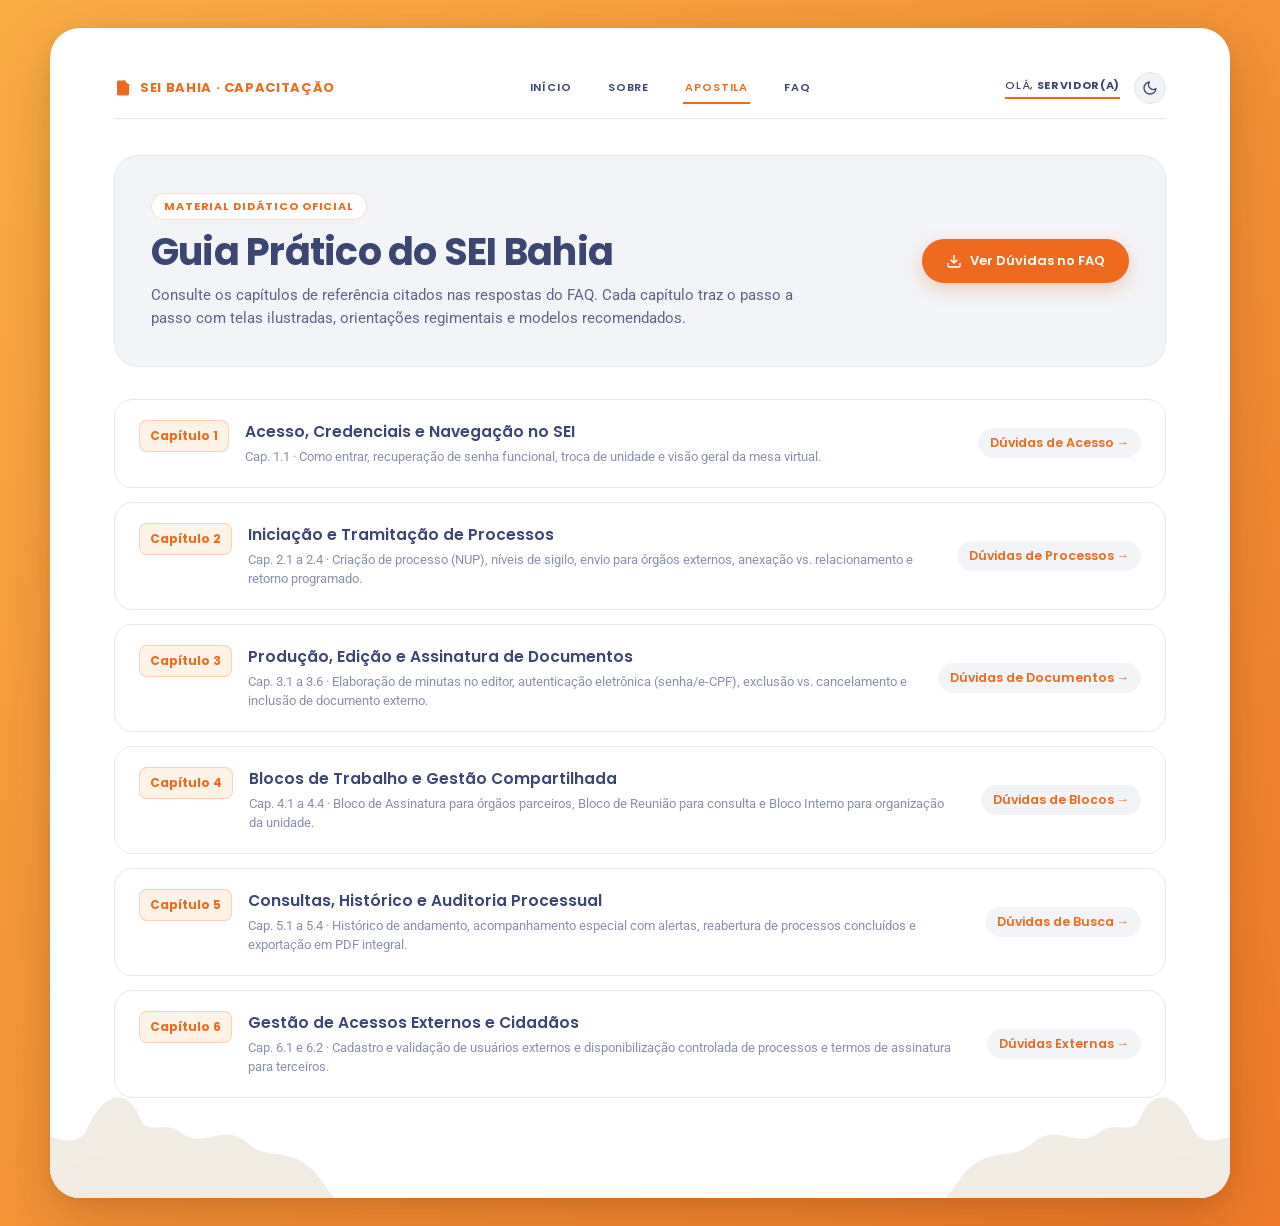
==== apostila.html @ 216ab805 "Primeira versão do FAQ" ====
<!DOCTYPE html>
<html lang="pt-BR">
<head>
  <meta charset="utf-8">
  <meta name="viewport" content="width=device-width, initial-scale=1, viewport-fit=cover">
  <title>Apostila · SEI Bahia Capacitação de Servidores Municipais</title>
  <meta name="description" content="Guia Prático do SEI Bahia. Consulte os capítulos da apostila oficial de capacitação para servidores municipais.">
  <link rel="icon" type="image/svg+xml" href="data:image/svg+xml,%3Csvg xmlns='http://www.w3.org/2000/svg' viewBox='0 0 24 24' fill='%23ee6a1f'%3E%3Cpath d='M14 2H6a2 2 0 0 0-2 2v16a2 2 0 0 0 2 2h12a2 2 0 0 0 2-2V8z'/%3E%3Cpolyline points='14 2 14 8 20 8' fill='none' stroke='%23ffffff' stroke-width='2'/%3E%3C/svg%3E">
  <link rel="preconnect" href="https://fonts.googleapis.com">
  <link rel="preconnect" href="https://fonts.gstatic.com" crossorigin>
  <link href="https://fonts.googleapis.com/css2?family=Poppins:wght@400;500;600;700;800&family=Roboto:ital,wght@0,400;0,500;0,700;1,400&display=swap" rel="stylesheet">
  
  <link rel="stylesheet" href="css/global.css">
  <style>
    .apostila-main {
      position: relative;
      z-index: 5;
      display: flex;
      flex-direction: column;
      gap: 32px;
      margin-top: clamp(24px, 4vw, 36px);
    }

    .apostila-hero {
      background: var(--field);
      border: 1px solid var(--line);
      border-radius: 24px;
      padding: clamp(24px, 4vw, 36px);
      display: flex;
      justify-content: space-between;
      align-items: center;
      gap: 24px;
      flex-wrap: wrap;
    }

    .badge-tag {
      display: inline-flex;
      align-items: center;
      gap: 6px;
      font: 700 11px 'Poppins', sans-serif;
      text-transform: uppercase;
      letter-spacing: 0.08em;
      color: var(--accent);
      background: var(--card);
      border: 1px solid rgba(238, 106, 31, 0.2);
      border-radius: 999px;
      padding: 4px 12px;
      margin-bottom: 10px;
    }

    .apostila-hero h1 {
      margin: 0 0 10px;
      font: 700 clamp(28px, 3.8vw, 38px)/1.15 'Poppins', sans-serif;
      color: var(--ink);
      letter-spacing: -0.02em;
    }

    .apostila-hero p {
      margin: 0;
      font-size: 14.5px;
      line-height: 1.6;
      color: var(--text);
      max-width: 660px;
    }

    .btn-download {
      display: inline-flex;
      align-items: center;
      gap: 8px;
      background: var(--accent);
      color: #ffffff;
      font: 600 13px 'Poppins', sans-serif;
      text-decoration: none;
      padding: 12px 24px;
      border-radius: 999px;
      box-shadow: 0 6px 18px rgba(238, 106, 31, 0.28);
      transition: all 0.2s;
      white-space: nowrap;
    }

    .btn-download:hover {
      background: var(--accent-hover);
      transform: translateY(-2px);
    }

    .btn-download svg {
      width: 16px;
      height: 16px;
      stroke: currentColor;
      stroke-width: 2.2;
      fill: none;
    }

    /* Lista de Capítulos */
    .chapters-list {
      display: flex;
      flex-direction: column;
      gap: 14px;
    }

    .chapter-card {
      background: var(--card);
      border: 1.5px solid var(--line);
      border-radius: 18px;
      padding: 20px 24px;
      display: flex;
      align-items: center;
      justify-content: space-between;
      gap: 20px;
      transition: all 0.2s ease;
    }

    .chapter-card:hover {
      border-color: var(--accent);
      transform: translateX(4px);
      box-shadow: 0 6px 16px rgba(0, 0, 0, 0.05);
    }

    .chapter-info {
      display: flex;
      align-items: flex-start;
      gap: 16px;
    }

    .chapter-badge {
      font: 700 12px 'Poppins', sans-serif;
      color: var(--accent);
      background: var(--sel);
      border: 1px solid rgba(238, 106, 31, 0.25);
      border-radius: 8px;
      padding: 6px 10px;
      white-space: nowrap;
      flex-shrink: 0;
    }

    .chapter-texts h3 {
      margin: 0 0 4px;
      font: 600 15.5px 'Poppins', sans-serif;
      color: var(--ink);
    }

    .chapter-texts p {
      margin: 0;
      font-size: 13px;
      color: var(--text-muted);
      line-height: 1.5;
    }

    .chapter-link {
      font: 600 12.5px 'Poppins', sans-serif;
      color: var(--accent);
      text-decoration: none;
      display: inline-flex;
      align-items: center;
      gap: 4px;
      white-space: nowrap;
      padding: 6px 12px;
      border-radius: 999px;
      background: var(--field);
      transition: all 0.2s;
    }

    .chapter-link:hover {
      background: var(--accent);
      color: #ffffff;
    }

    @media (max-width: 720px) {
      .chapter-card {
        flex-direction: column;
        align-items: flex-start;
      }
      .chapter-link {
        align-self: flex-end;
      }
    }
  </style>
</head>
<body>

<div class="card">
  <!-- Cabeçalho -->
  <header>
    <a href="index.html" class="brand" aria-label="Ir para a página inicial">
      <svg class="brand-icon" viewBox="0 0 24 24" aria-hidden="true">
        <path d="M14 2H6a2 2 0 0 0-2 2v16a2 2 0 0 0 2 2h12a2 2 0 0 0 2-2V8z"></path>
        <polyline points="14 2 14 8 20 8" fill="none" stroke="currentColor" stroke-width="2" stroke-linecap="round" stroke-linejoin="round"></polyline>
        <line x1="16" y1="13" x2="8" y2="13" stroke="currentColor" stroke-width="2" stroke-linecap="round"></line>
        <line x1="16" y1="17" x2="8" y2="17" stroke="currentColor" stroke-width="2" stroke-linecap="round"></line>
        <polyline points="10 9 9 9 8 9" stroke="currentColor" stroke-width="2" stroke-linecap="round"></polyline>
      </svg>
      <span>SEI BAHIA · CAPACITAÇÃO</span>
    </a>

    <nav aria-label="Navegação Principal">
      <a href="index.html">INÍCIO</a>
      <a href="sobre.html">SOBRE</a>
      <a href="apostila.html" aria-current="page">APOSTILA</a>
      <a href="faq.html">FAQ</a>
    </nav>

    <div class="header-actions">
      <span class="hello">OLÁ, <b>SERVIDOR(A)</b></span>
      <button type="button" class="theme-toggle" id="themeToggle" aria-label="Alternar tema claro e escuro" title="Alternar tema">
        <svg id="themeIcon" viewBox="0 0 24 24" aria-hidden="true">
          <circle cx="12" cy="12" r="5"></circle>
          <line x1="12" y1="1" x2="12" y2="3"></line>
          <line x1="12" y1="21" x2="12" y2="23"></line>
          <line x1="4.22" y1="4.22" x2="5.64" y2="5.64"></line>
          <line x1="18.36" y1="18.36" x2="19.78" y2="19.78"></line>
          <line x1="1" y1="12" x2="3" y2="12"></line>
          <line x1="21" y1="12" x2="23" y2="12"></line>
          <line x1="4.22" y1="19.78" x2="5.64" y2="18.36"></line>
          <line x1="18.36" y1="5.64" x2="19.78" y2="4.22"></line>
        </svg>
      </button>
    </div>
  </header>

  <!-- Conteúdo Apostila -->
  <main class="apostila-main">
    <section class="apostila-hero">
      <div>
        <div class="badge-tag">Material Didático Oficial</div>
        <h1>Guia Prático do SEI Bahia</h1>
        <p>
          Consulte os capítulos de referência citados nas respostas do FAQ. Cada capítulo traz o passo a passo com telas ilustradas, orientações regimentais e modelos recomendados.
        </p>
      </div>
      <a href="faq.html" class="btn-download">
        <svg viewBox="0 0 24 24">
          <path d="M21 15v4a2 2 0 0 1-2 2H5a2 2 0 0 1-2-2v-4"></path>
          <polyline points="7 10 12 15 17 10"></polyline>
          <line x1="12" y1="15" x2="12" y2="3"></line>
        </svg>
        Ver Dúvidas no FAQ
      </a>
    </section>

    <!-- Lista de Capítulos -->
    <section class="chapters-list" aria-label="Capítulos do Guia Prático">
      <!-- Cap 1 -->
      <article class="chapter-card">
        <div class="chapter-info">
          <span class="chapter-badge">Capítulo 1</span>
          <div class="chapter-texts">
            <h3>Acesso, Credenciais e Navegação no SEI</h3>
            <p>Cap. 1.1 · Como entrar, recuperação de senha funcional, troca de unidade e visão geral da mesa virtual.</p>
          </div>
        </div>
        <a href="faq.html" class="chapter-link">Dúvidas de Acesso &rarr;</a>
      </article>

      <!-- Cap 2 -->
      <article class="chapter-card">
        <div class="chapter-info">
          <span class="chapter-badge">Capítulo 2</span>
          <div class="chapter-texts">
            <h3>Iniciação e Tramitação de Processos</h3>
            <p>Cap. 2.1 a 2.4 · Criação de processo (NUP), níveis de sigilo, envio para órgãos externos, anexação vs. relacionamento e retorno programado.</p>
          </div>
        </div>
        <a href="faq.html" class="chapter-link">Dúvidas de Processos &rarr;</a>
      </article>

      <!-- Cap 3 -->
      <article class="chapter-card">
        <div class="chapter-info">
          <span class="chapter-badge">Capítulo 3</span>
          <div class="chapter-texts">
            <h3>Produção, Edição e Assinatura de Documentos</h3>
            <p>Cap. 3.1 a 3.6 · Elaboração de minutas no editor, autenticação eletrônica (senha/e-CPF), exclusão vs. cancelamento e inclusão de documento externo.</p>
          </div>
        </div>
        <a href="faq.html" class="chapter-link">Dúvidas de Documentos &rarr;</a>
      </article>

      <!-- Cap 4 -->
      <article class="chapter-card">
        <div class="chapter-info">
          <span class="chapter-badge">Capítulo 4</span>
          <div class="chapter-texts">
            <h3>Blocos de Trabalho e Gestão Compartilhada</h3>
            <p>Cap. 4.1 a 4.4 · Bloco de Assinatura para órgãos parceiros, Bloco de Reunião para consulta e Bloco Interno para organização da unidade.</p>
          </div>
        </div>
        <a href="faq.html" class="chapter-link">Dúvidas de Blocos &rarr;</a>
      </article>

      <!-- Cap 5 -->
      <article class="chapter-card">
        <div class="chapter-info">
          <span class="chapter-badge">Capítulo 5</span>
          <div class="chapter-texts">
            <h3>Consultas, Histórico e Auditoria Processual</h3>
            <p>Cap. 5.1 a 5.4 · Histórico de andamento, acompanhamento especial com alertas, reabertura de processos concluídos e exportação em PDF integral.</p>
          </div>
        </div>
        <a href="faq.html" class="chapter-link">Dúvidas de Busca &rarr;</a>
      </article>

      <!-- Cap 6 -->
      <article class="chapter-card">
        <div class="chapter-info">
          <span class="chapter-badge">Capítulo 6</span>
          <div class="chapter-texts">
            <h3>Gestão de Acessos Externos e Cidadãos</h3>
            <p>Cap. 6.1 e 6.2 · Cadastro e validação de usuários externos e disponibilização controlada de processos e termos de assinatura para terceiros.</p>
          </div>
        </div>
        <a href="faq.html" class="chapter-link">Dúvidas Externas &rarr;</a>
      </article>
    </section>
  </main>

  <!-- Folhagens Decorativas nos Cantos Inferiores do Cartão -->
  <div class="foot-foliage" aria-hidden="true">
    <svg class="foliage-left" viewBox="0 0 240 100">
      <path d="M0 100 L0 52 C16 40 28 60 42 44 C52 18 72 4 84 32 C90 48 104 34 116 44 C132 58 150 36 168 52 C182 66 202 56 218 72 C228 82 234 94 240 100 Z"></path>
      <path d="M12 100 C30 50 65 55 90 90 C60 88 40 92 12 100 Z" opacity="0.6"></path>
    </svg>
    <svg class="foliage-right" viewBox="0 0 240 100">
      <path d="M0 100 L0 52 C16 40 28 60 42 44 C52 18 72 4 84 32 C90 48 104 34 116 44 C132 58 150 36 168 52 C182 66 202 56 218 72 C228 82 234 94 240 100 Z"></path>
      <path d="M12 100 C30 50 65 55 90 90 C60 88 40 92 12 100 Z" opacity="0.6"></path>
    </svg>
  </div>
</div>

<script src="js/theme.js"></script>
</body>
</html>
---- css/global.css ----
/* ==========================================================================
   SEI BAHIA · CAPACITAÇÃO - ESTILOS GLOBAIS (DESIGN SYSTEM)
   ========================================================================== */

:root {
  --bg1: #f9ae45;
  --bg2: #ee7a2a;
  --card: #ffffff;
  --ink: #3b4673;
  --ink-soft: #283053;
  --text: #5d6585;
  --text-muted: #8890ae;
  --accent: #ee6a1f;
  --accent-hover: #d85912;
  --accent-light: #fff3e8;
  --line: #e6e8ef;
  --field: #f3f4f8;
  --field-focus: #ffffff;
  --stone1: #f1ebe1;
  --stone2: #d9d0c0;
  --stone-shadow: rgba(120, 100, 70, 0.18);
  --leaf: #f1ece3;
  --leaf-deep: #e4ded2;
  --sel: #fff3e8;
  --hl-bg: #ffe4bc;
  --hl-text: #7a3500;
  --badge-bg: #f8fafc;
  --badge-border: #e2e8f0;
  --card-hover: #fcfcfd;
  --focus-ring: #ee6a1f;
  box-sizing: border-box;
  padding-top: env(safe-area-inset-top, 0px);
  padding-bottom: env(safe-area-inset-bottom, 0px);
}

@media (prefers-color-scheme: dark) {
  :root:not([data-theme="light"]) {
    --bg1: #c2761f;
    --bg2: #9c4513;
    --card: #1f2339;
    --ink: #e9ebff;
    --ink-soft: #f4f5ff;
    --text: #b3b8d6;
    --text-muted: #7d84a7;
    --accent: #ff8a45;
    --accent-hover: #ffa166;
    --accent-light: #2c2a3e;
    --line: #343a5c;
    --field: #2a2f4a;
    --field-focus: #313757;
    --stone1: #4a4660;
    --stone2: #34324a;
    --stone-shadow: rgba(10, 12, 25, 0.45);
    --leaf: #2a2d46;
    --leaf-deep: #22253c;
    --sel: #2c2a3e;
    --hl-bg: #743e14;
    --hl-text: #ffd3b3;
    --badge-bg: #272c47;
    --badge-border: #3b4267;
    --card-hover: #262b45;
    --focus-ring: #ff8a45;
  }
}

:root[data-theme="dark"] {
  --bg1: #c2761f;
  --bg2: #9c4513;
  --card: #1f2339;
  --ink: #e9ebff;
  --ink-soft: #f4f5ff;
  --text: #b3b8d6;
  --text-muted: #7d84a7;
  --accent: #ff8a45;
  --accent-hover: #ffa166;
  --accent-light: #2c2a3e;
  --line: #343a5c;
  --field: #2a2f4a;
  --field-focus: #313757;
  --stone1: #4a4660;
  --stone2: #34324a;
  --stone-shadow: rgba(10, 12, 25, 0.45);
  --leaf: #2a2d46;
  --leaf-deep: #22253c;
  --sel: #2c2a3e;
  --hl-bg: #743e14;
  --hl-text: #ffd3b3;
  --badge-bg: #272c47;
  --badge-border: #3b4267;
  --card-hover: #262b45;
  --focus-ring: #ff8a45;
}

*, *::before, *::after {
  box-sizing: border-box;
}

html {
  scroll-behavior: smooth;
}

body {
  margin: 0;
  min-height: 100vh;
  background: linear-gradient(135deg, var(--bg1) 0%, var(--bg2) 100%);
  font-family: 'Roboto', system-ui, -apple-system, sans-serif;
  color: var(--text);
  padding: clamp(12px, 2.5vw, 28px);
  display: flex;
  align-items: center;
  justify-content: center;
  line-height: 1.6;
  -webkit-font-smoothing: antialiased;
}

/* Card Central */
.card {
  position: relative;
  width: 100%;
  max-width: 1180px;
  margin: 0 auto;
  background: var(--card);
  border-radius: 30px;
  padding: clamp(24px, 3.6vw, 44px) clamp(22px, 5vw, 68px) 100px;
  overflow: hidden;
  box-shadow: 0 20px 60px rgba(90, 30, 0, 0.22), 0 4px 16px rgba(0, 0, 0, 0.06);
  transition: background-color 0.3s ease, color 0.3s ease, box-shadow 0.3s ease;
}

/* Cabeçalho */
header {
  position: relative;
  z-index: 10;
  display: flex;
  align-items: center;
  justify-content: space-between;
  gap: 16px;
  flex-wrap: wrap;
  padding-bottom: 14px;
  border-bottom: 1px solid var(--line);
}

.brand {
  display: inline-flex;
  align-items: center;
  gap: 8px;
  font: 700 13px 'Poppins', sans-serif;
  color: var(--accent);
  letter-spacing: 0.05em;
  text-transform: uppercase;
  text-decoration: none;
  user-select: none;
  transition: opacity 0.2s;
}

.brand:hover {
  opacity: 0.85;
}

.brand-icon {
  width: 18px;
  height: 18px;
  fill: currentColor;
}

nav {
  display: flex;
  align-items: center;
  gap: clamp(16px, 2.5vw, 32px);
  font: 600 11px 'Poppins', sans-serif;
  text-transform: uppercase;
}

nav a {
  color: var(--ink);
  text-decoration: none;
  letter-spacing: 0.08em;
  padding: 6px 2px;
  border-bottom: 2.5px solid transparent;
  transition: color 0.2s, border-color 0.2s;
}

nav a:hover {
  color: var(--accent);
}

nav a[aria-current="page"] {
  color: var(--accent);
  border-bottom-color: var(--accent);
}

.header-actions {
  display: flex;
  align-items: center;
  gap: 14px;
}

.hello {
  font: 500 11px 'Poppins', sans-serif;
  color: var(--ink);
  letter-spacing: 0.06em;
  border-bottom: 2px solid var(--accent);
  padding-bottom: 3px;
  text-transform: uppercase;
  white-space: nowrap;
}

.hello b {
  font-weight: 700;
}

.theme-toggle {
  background: var(--field);
  border: 1px solid var(--line);
  color: var(--ink);
  width: 32px;
  height: 32px;
  border-radius: 50%;
  cursor: pointer;
  display: inline-flex;
  align-items: center;
  justify-content: center;
  padding: 0;
  transition: background 0.2s, border-color 0.2s, transform 0.2s;
}

.theme-toggle:hover {
  border-color: var(--accent);
  transform: scale(1.06);
}

.theme-toggle svg {
  width: 16px;
  height: 16px;
  stroke: currentColor;
  fill: none;
  stroke-width: 2;
  stroke-linecap: round;
  stroke-linejoin: round;
}

/* Folhagens dos Cantos Inferiores do Cartão */
.foot-foliage {
  position: absolute;
  left: 0;
  right: 0;
  bottom: 0;
  height: 110px;
  pointer-events: none;
  z-index: 2;
  overflow: hidden;
}

.foot-foliage svg {
  position: absolute;
  bottom: -6px;
  width: clamp(200px, 24vw, 320px);
  fill: var(--leaf);
  opacity: 0.95;
  transition: fill 0.3s;
}

.foot-foliage .foliage-left {
  left: -18px;
}

.foot-foliage .foliage-right {
  right: -18px;
  transform: scaleX(-1);
}

/* Foco Acessível */
:focus-visible {
  outline: 3px solid var(--focus-ring);
  outline-offset: 3px;
}

/* Responsividade Global */
@media (max-width: 640px) {
  body {
    padding: 8px;
  }

  .card {
    border-radius: 22px;
    padding: 20px 16px 80px;
  }

  header {
    flex-direction: column;
    align-items: flex-start;
    gap: 12px;
  }

  nav {
    order: 3;
    width: 100%;
    justify-content: flex-start;
    overflow-x: auto;
    padding-bottom: 4px;
    gap: 16px;
  }

  .header-actions {
    width: 100%;
    justify-content: space-between;
  }
}

/* Redução de Movimento */
@media (prefers-reduced-motion: reduce) {
  *, *::before, *::after {
    animation-duration: 0.01ms !important;
    animation-iteration-count: 1 !important;
    transition-duration: 0.01ms !important;
    scroll-behavior: auto !important;
  }
}
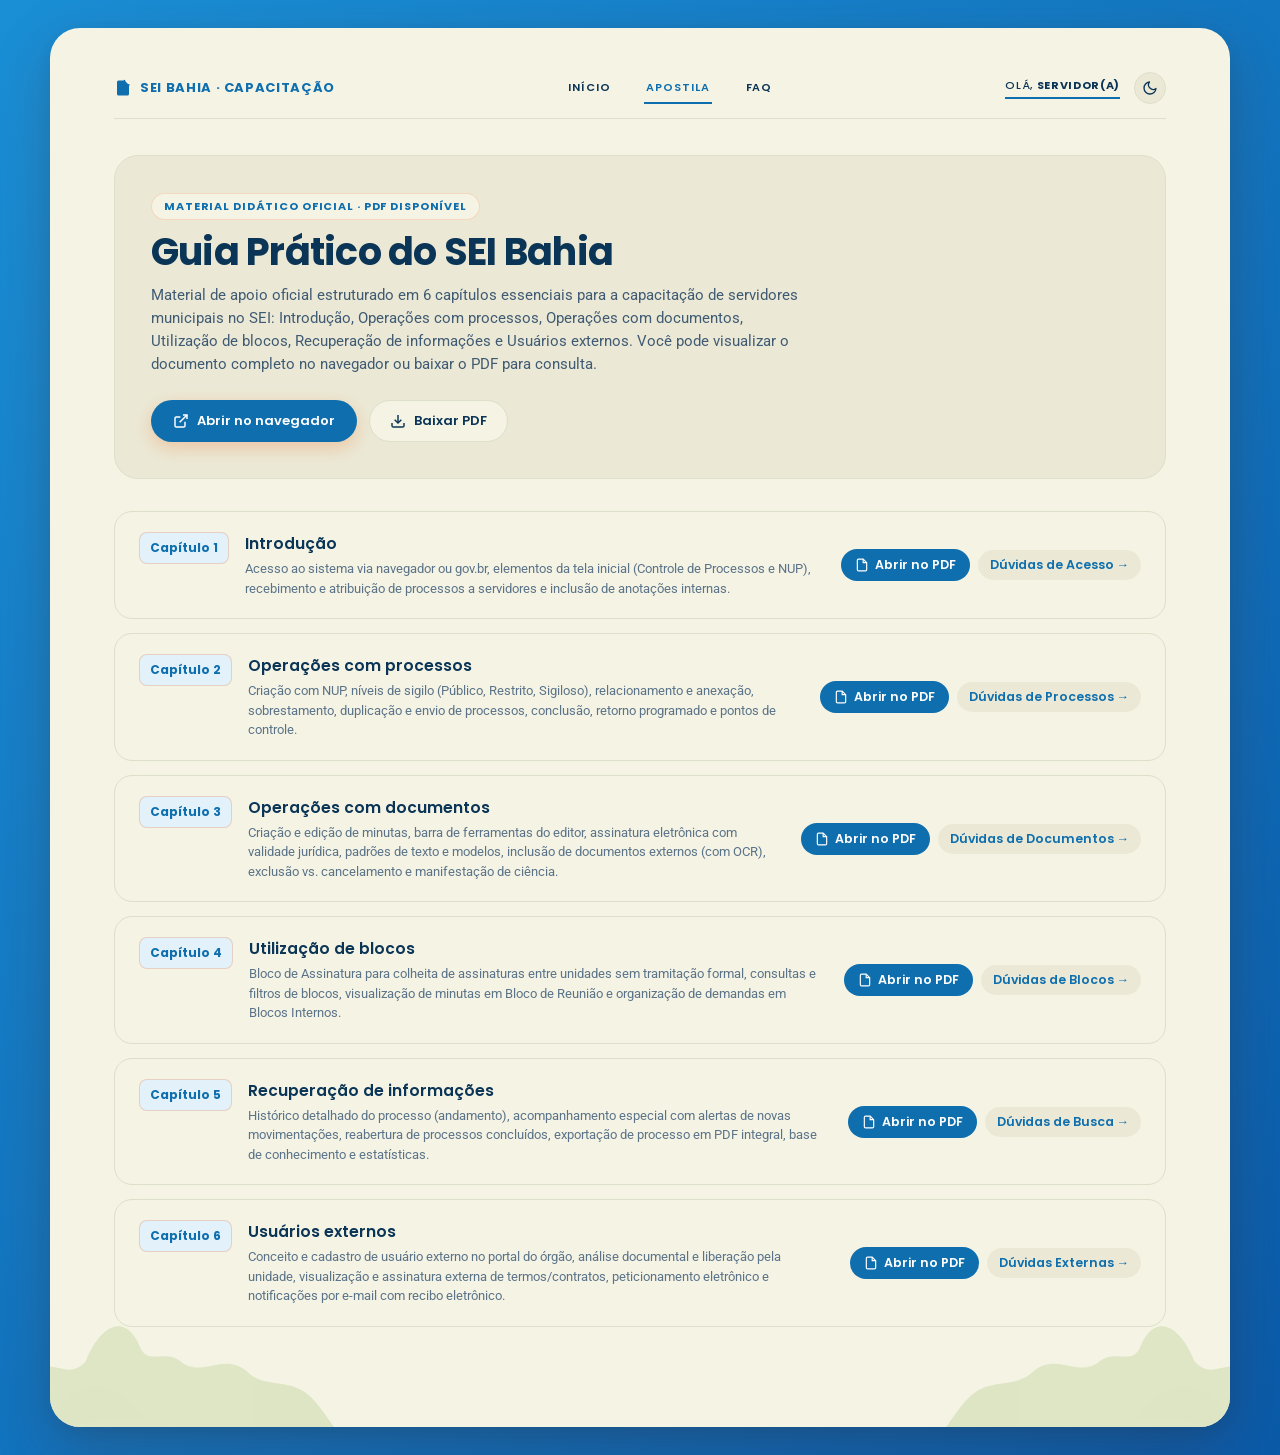
==== commit 0785fecc: "ajustes no menu inicio, apostila e faq" ====
--- a/apostila.html
+++ b/apostila.html
@@ -63,7 +63,14 @@
       max-width: 660px;
     }
 
-    .btn-download {
+    .hero-actions {
+      display: flex;
+      flex-wrap: wrap;
+      gap: 12px;
+      align-items: center;
+    }
+
+    .btn-primary {
       display: inline-flex;
       align-items: center;
       gap: 8px;
@@ -71,19 +78,49 @@
       color: #ffffff;
       font: 600 13px 'Poppins', sans-serif;
       text-decoration: none;
-      padding: 12px 24px;
       border-radius: 999px;
+      padding: 11px 22px;
       box-shadow: 0 6px 18px rgba(238, 106, 31, 0.28);
-      transition: all 0.2s;
+      transition: all 0.2s ease;
       white-space: nowrap;
     }
 
-    .btn-download:hover {
+    .btn-primary:hover {
       background: var(--accent-hover);
       transform: translateY(-2px);
-    }
-
-    .btn-download svg {
+      box-shadow: 0 8px 22px rgba(238, 106, 31, 0.36);
+    }
+
+    .btn-primary svg {
+      width: 16px;
+      height: 16px;
+      stroke: currentColor;
+      stroke-width: 2.2;
+      fill: none;
+    }
+
+    .btn-secondary {
+      display: inline-flex;
+      align-items: center;
+      gap: 8px;
+      background: var(--card);
+      color: var(--ink);
+      border: 1.5px solid var(--line);
+      font: 600 13px 'Poppins', sans-serif;
+      text-decoration: none;
+      border-radius: 999px;
+      padding: 10px 20px;
+      transition: all 0.2s ease;
+      white-space: nowrap;
+    }
+
+    .btn-secondary:hover {
+      border-color: var(--accent);
+      color: var(--accent);
+      transform: translateY(-2px);
+    }
+
+    .btn-secondary svg {
       width: 16px;
       height: 16px;
       stroke: currentColor;
@@ -146,6 +183,41 @@
       line-height: 1.5;
     }
 
+    .chapter-actions {
+      display: flex;
+      align-items: center;
+      gap: 8px;
+      flex-wrap: wrap;
+      flex-shrink: 0;
+    }
+
+    .btn-cap-pdf {
+      font: 600 12.5px 'Poppins', sans-serif;
+      color: #ffffff;
+      background: var(--accent);
+      text-decoration: none;
+      display: inline-flex;
+      align-items: center;
+      gap: 6px;
+      white-space: nowrap;
+      padding: 7px 14px;
+      border-radius: 999px;
+      transition: all 0.2s;
+    }
+
+    .btn-cap-pdf:hover {
+      background: var(--accent-hover);
+      transform: translateY(-1px);
+    }
+
+    .btn-cap-pdf svg {
+      width: 14px;
+      height: 14px;
+      stroke: currentColor;
+      stroke-width: 2;
+      fill: none;
+    }
+
     .chapter-link {
       font: 600 12.5px 'Poppins', sans-serif;
       color: var(--accent);
@@ -165,13 +237,14 @@
       color: #ffffff;
     }
 
-    @media (max-width: 720px) {
+    @media (max-width: 760px) {
       .chapter-card {
         flex-direction: column;
         align-items: flex-start;
       }
-      .chapter-link {
-        align-self: flex-end;
+      .chapter-actions {
+        width: 100%;
+        justify-content: flex-end;
       }
     }
   </style>
@@ -194,7 +267,6 @@
 
     <nav aria-label="Navegação Principal">
       <a href="index.html">INÍCIO</a>
-      <a href="sobre.html">SOBRE</a>
       <a href="apostila.html" aria-current="page">APOSTILA</a>
       <a href="faq.html">FAQ</a>
     </nav>
@@ -221,20 +293,30 @@
   <main class="apostila-main">
     <section class="apostila-hero">
       <div>
-        <div class="badge-tag">Material Didático Oficial</div>
+        <div class="badge-tag">Material Didático Oficial · PDF Disponível</div>
         <h1>Guia Prático do SEI Bahia</h1>
         <p>
-          Consulte os capítulos de referência citados nas respostas do FAQ. Cada capítulo traz o passo a passo com telas ilustradas, orientações regimentais e modelos recomendados.
+          Material de apoio oficial estruturado em 6 capítulos essenciais para a capacitação de servidores municipais no SEI: Introdução, Operações com processos, Operações com documentos, Utilização de blocos, Recuperação de informações e Usuários externos. Você pode visualizar o documento completo no navegador ou baixar o PDF para consulta.
         </p>
       </div>
-      <a href="faq.html" class="btn-download">
-        <svg viewBox="0 0 24 24">
-          <path d="M21 15v4a2 2 0 0 1-2 2H5a2 2 0 0 1-2-2v-4"></path>
-          <polyline points="7 10 12 15 17 10"></polyline>
-          <line x1="12" y1="15" x2="12" y2="3"></line>
-        </svg>
-        Ver Dúvidas no FAQ
-      </a>
+      <div class="hero-actions">
+        <a href="guia-pratico-sei.pdf" target="_blank" rel="noopener" class="btn-primary" aria-label="Abrir Apostila Guia Prático do SEI em PDF no navegador em nova aba">
+          <svg viewBox="0 0 24 24" aria-hidden="true">
+            <path d="M18 13v6a2 2 0 0 1-2 2H5a2 2 0 0 1-2-2V8a2 2 0 0 1 2-2h6"></path>
+            <polyline points="15 3 21 3 21 9"></polyline>
+            <line x1="10" y1="14" x2="21" y2="3"></line>
+          </svg>
+          Abrir no navegador
+        </a>
+        <a href="guia-pratico-sei.pdf" download="Guia-Pratico-SEI-Bahia.pdf" class="btn-secondary" aria-label="Baixar Apostila Guia Prático do SEI em PDF">
+          <svg viewBox="0 0 24 24" aria-hidden="true">
+            <path d="M21 15v4a2 2 0 0 1-2 2H5a2 2 0 0 1-2-2v-4"></path>
+            <polyline points="7 10 12 15 17 10"></polyline>
+            <line x1="12" y1="15" x2="12" y2="3"></line>
+          </svg>
+          Baixar PDF
+        </a>
+      </div>
     </section>
 
     <!-- Lista de Capítulos -->
@@ -244,11 +326,20 @@
         <div class="chapter-info">
           <span class="chapter-badge">Capítulo 1</span>
           <div class="chapter-texts">
-            <h3>Acesso, Credenciais e Navegação no SEI</h3>
-            <p>Cap. 1.1 · Como entrar, recuperação de senha funcional, troca de unidade e visão geral da mesa virtual.</p>
-          </div>
-        </div>
-        <a href="faq.html" class="chapter-link">Dúvidas de Acesso &rarr;</a>
+            <h3>Introdução</h3>
+            <p>Acesso ao sistema via navegador ou gov.br, elementos da tela inicial (Controle de Processos e NUP), recebimento e atribuição de processos a servidores e inclusão de anotações internas.</p>
+          </div>
+        </div>
+        <div class="chapter-actions">
+          <a href="guia-pratico-sei.pdf" target="_blank" rel="noopener" class="btn-cap-pdf" aria-label="Abrir Capítulo 1 no PDF">
+            <svg viewBox="0 0 24 24" aria-hidden="true">
+              <path d="M14 2H6a2 2 0 0 0-2 2v16a2 2 0 0 0 2 2h12a2 2 0 0 0 2-2V8z"></path>
+              <polyline points="14 2 14 8 20 8"></polyline>
+            </svg>
+            Abrir no PDF
+          </a>
+          <a href="faq.html" class="chapter-link">Dúvidas de Acesso &rarr;</a>
+        </div>
       </article>
 
       <!-- Cap 2 -->
@@ -256,11 +347,20 @@
         <div class="chapter-info">
           <span class="chapter-badge">Capítulo 2</span>
           <div class="chapter-texts">
-            <h3>Iniciação e Tramitação de Processos</h3>
-            <p>Cap. 2.1 a 2.4 · Criação de processo (NUP), níveis de sigilo, envio para órgãos externos, anexação vs. relacionamento e retorno programado.</p>
-          </div>
-        </div>
-        <a href="faq.html" class="chapter-link">Dúvidas de Processos &rarr;</a>
+            <h3>Operações com processos</h3>
+            <p>Criação com NUP, níveis de sigilo (Público, Restrito, Sigiloso), relacionamento e anexação, sobrestamento, duplicação e envio de processos, conclusão, retorno programado e pontos de controle.</p>
+          </div>
+        </div>
+        <div class="chapter-actions">
+          <a href="guia-pratico-sei.pdf" target="_blank" rel="noopener" class="btn-cap-pdf" aria-label="Abrir Capítulo 2 no PDF">
+            <svg viewBox="0 0 24 24" aria-hidden="true">
+              <path d="M14 2H6a2 2 0 0 0-2 2v16a2 2 0 0 0 2 2h12a2 2 0 0 0 2-2V8z"></path>
+              <polyline points="14 2 14 8 20 8"></polyline>
+            </svg>
+            Abrir no PDF
+          </a>
+          <a href="faq.html" class="chapter-link">Dúvidas de Processos &rarr;</a>
+        </div>
       </article>
 
       <!-- Cap 3 -->
@@ -268,11 +368,20 @@
         <div class="chapter-info">
           <span class="chapter-badge">Capítulo 3</span>
           <div class="chapter-texts">
-            <h3>Produção, Edição e Assinatura de Documentos</h3>
-            <p>Cap. 3.1 a 3.6 · Elaboração de minutas no editor, autenticação eletrônica (senha/e-CPF), exclusão vs. cancelamento e inclusão de documento externo.</p>
-          </div>
-        </div>
-        <a href="faq.html" class="chapter-link">Dúvidas de Documentos &rarr;</a>
+            <h3>Operações com documentos</h3>
+            <p>Criação e edição de minutas, barra de ferramentas do editor, assinatura eletrônica com validade jurídica, padrões de texto e modelos, inclusão de documentos externos (com OCR), exclusão vs. cancelamento e manifestação de ciência.</p>
+          </div>
+        </div>
+        <div class="chapter-actions">
+          <a href="guia-pratico-sei.pdf" target="_blank" rel="noopener" class="btn-cap-pdf" aria-label="Abrir Capítulo 3 no PDF">
+            <svg viewBox="0 0 24 24" aria-hidden="true">
+              <path d="M14 2H6a2 2 0 0 0-2 2v16a2 2 0 0 0 2 2h12a2 2 0 0 0 2-2V8z"></path>
+              <polyline points="14 2 14 8 20 8"></polyline>
+            </svg>
+            Abrir no PDF
+          </a>
+          <a href="faq.html" class="chapter-link">Dúvidas de Documentos &rarr;</a>
+        </div>
       </article>
 
       <!-- Cap 4 -->
@@ -280,11 +389,20 @@
         <div class="chapter-info">
           <span class="chapter-badge">Capítulo 4</span>
           <div class="chapter-texts">
-            <h3>Blocos de Trabalho e Gestão Compartilhada</h3>
-            <p>Cap. 4.1 a 4.4 · Bloco de Assinatura para órgãos parceiros, Bloco de Reunião para consulta e Bloco Interno para organização da unidade.</p>
-          </div>
-        </div>
-        <a href="faq.html" class="chapter-link">Dúvidas de Blocos &rarr;</a>
+            <h3>Utilização de blocos</h3>
+            <p>Bloco de Assinatura para colheita de assinaturas entre unidades sem tramitação formal, consultas e filtros de blocos, visualização de minutas em Bloco de Reunião e organização de demandas em Blocos Internos.</p>
+          </div>
+        </div>
+        <div class="chapter-actions">
+          <a href="guia-pratico-sei.pdf" target="_blank" rel="noopener" class="btn-cap-pdf" aria-label="Abrir Capítulo 4 no PDF">
+            <svg viewBox="0 0 24 24" aria-hidden="true">
+              <path d="M14 2H6a2 2 0 0 0-2 2v16a2 2 0 0 0 2 2h12a2 2 0 0 0 2-2V8z"></path>
+              <polyline points="14 2 14 8 20 8"></polyline>
+            </svg>
+            Abrir no PDF
+          </a>
+          <a href="faq.html" class="chapter-link">Dúvidas de Blocos &rarr;</a>
+        </div>
       </article>
 
       <!-- Cap 5 -->
@@ -292,11 +410,20 @@
         <div class="chapter-info">
           <span class="chapter-badge">Capítulo 5</span>
           <div class="chapter-texts">
-            <h3>Consultas, Histórico e Auditoria Processual</h3>
-            <p>Cap. 5.1 a 5.4 · Histórico de andamento, acompanhamento especial com alertas, reabertura de processos concluídos e exportação em PDF integral.</p>
-          </div>
-        </div>
-        <a href="faq.html" class="chapter-link">Dúvidas de Busca &rarr;</a>
+            <h3>Recuperação de informações</h3>
+            <p>Histórico detalhado do processo (andamento), acompanhamento especial com alertas de novas movimentações, reabertura de processos concluídos, exportação de processo em PDF integral, base de conhecimento e estatísticas.</p>
+          </div>
+        </div>
+        <div class="chapter-actions">
+          <a href="guia-pratico-sei.pdf" target="_blank" rel="noopener" class="btn-cap-pdf" aria-label="Abrir Capítulo 5 no PDF">
+            <svg viewBox="0 0 24 24" aria-hidden="true">
+              <path d="M14 2H6a2 2 0 0 0-2 2v16a2 2 0 0 0 2 2h12a2 2 0 0 0 2-2V8z"></path>
+              <polyline points="14 2 14 8 20 8"></polyline>
+            </svg>
+            Abrir no PDF
+          </a>
+          <a href="faq.html" class="chapter-link">Dúvidas de Busca &rarr;</a>
+        </div>
       </article>
 
       <!-- Cap 6 -->
@@ -304,11 +431,20 @@
         <div class="chapter-info">
           <span class="chapter-badge">Capítulo 6</span>
           <div class="chapter-texts">
-            <h3>Gestão de Acessos Externos e Cidadãos</h3>
-            <p>Cap. 6.1 e 6.2 · Cadastro e validação de usuários externos e disponibilização controlada de processos e termos de assinatura para terceiros.</p>
-          </div>
-        </div>
-        <a href="faq.html" class="chapter-link">Dúvidas Externas &rarr;</a>
+            <h3>Usuários externos</h3>
+            <p>Conceito e cadastro de usuário externo no portal do órgão, análise documental e liberação pela unidade, visualização e assinatura externa de termos/contratos, peticionamento eletrônico e notificações por e-mail com recibo eletrônico.</p>
+          </div>
+        </div>
+        <div class="chapter-actions">
+          <a href="guia-pratico-sei.pdf" target="_blank" rel="noopener" class="btn-cap-pdf" aria-label="Abrir Capítulo 6 no PDF">
+            <svg viewBox="0 0 24 24" aria-hidden="true">
+              <path d="M14 2H6a2 2 0 0 0-2 2v16a2 2 0 0 0 2 2h12a2 2 0 0 0 2-2V8z"></path>
+              <polyline points="14 2 14 8 20 8"></polyline>
+            </svg>
+            Abrir no PDF
+          </a>
+          <a href="faq.html" class="chapter-link">Dúvidas Externas &rarr;</a>
+        </div>
       </article>
     </section>
   </main>
--- a/css/global.css
+++ b/css/global.css
@@ -1,33 +1,29 @@
-/* ==========================================================================
-   SEI BAHIA · CAPACITAÇÃO - ESTILOS GLOBAIS (DESIGN SYSTEM)
-   ========================================================================== */
-
 :root {
-  --bg1: #f9ae45;
-  --bg2: #ee7a2a;
-  --card: #ffffff;
-  --ink: #3b4673;
-  --ink-soft: #283053;
-  --text: #5d6585;
-  --text-muted: #8890ae;
-  --accent: #ee6a1f;
-  --accent-hover: #d85912;
-  --accent-light: #fff3e8;
-  --line: #e6e8ef;
-  --field: #f3f4f8;
+  --bg1: #1a8fd6;
+  --bg2: #0a5aa8;
+  --card: #f5f3e4;
+  --ink: #0b3556;
+  --ink-soft: #082a45;
+  --text: #3f5a73;
+  --text-muted: #5a7389;
+  --accent: #0f6fae;
+  --accent-hover: #0a5aa8;
+  --accent-light: #e3f1fa;
+  --line: #dcdfc9;
+  --field: #ebe9d6;
   --field-focus: #ffffff;
-  --stone1: #f1ebe1;
-  --stone2: #d9d0c0;
-  --stone-shadow: rgba(120, 100, 70, 0.18);
-  --leaf: #f1ece3;
-  --leaf-deep: #e4ded2;
-  --sel: #fff3e8;
-  --hl-bg: #ffe4bc;
-  --hl-text: #7a3500;
-  --badge-bg: #f8fafc;
-  --badge-border: #e2e8f0;
-  --card-hover: #fcfcfd;
-  --focus-ring: #ee6a1f;
+  --stone1: #e4ebd2;
+  --stone2: #c9d8b8;
+  --stone-shadow: rgba(60, 90, 50, 0.18);
+  --leaf: #dde5c3;
+  --leaf-deep: #cfd9b0;
+  --sel: #e3f1fa;
+  --hl-bg: #e3efb0;
+  --hl-text: #0b3556;
+  --badge-bg: #fbfaf0;
+  --badge-border: #dcdfc9;
+  --card-hover: #faf8ec;
+  --focus-ring: #1a8fd6;
   box-sizing: border-box;
   padding-top: env(safe-area-inset-top, 0px);
   padding-bottom: env(safe-area-inset-bottom, 0px);
@@ -35,60 +31,60 @@
 
 @media (prefers-color-scheme: dark) {
   :root:not([data-theme="light"]) {
-    --bg1: #c2761f;
-    --bg2: #9c4513;
-    --card: #1f2339;
-    --ink: #e9ebff;
-    --ink-soft: #f4f5ff;
-    --text: #b3b8d6;
-    --text-muted: #7d84a7;
-    --accent: #ff8a45;
-    --accent-hover: #ffa166;
-    --accent-light: #2c2a3e;
-    --line: #343a5c;
-    --field: #2a2f4a;
-    --field-focus: #313757;
-    --stone1: #4a4660;
-    --stone2: #34324a;
-    --stone-shadow: rgba(10, 12, 25, 0.45);
-    --leaf: #2a2d46;
-    --leaf-deep: #22253c;
-    --sel: #2c2a3e;
-    --hl-bg: #743e14;
-    --hl-text: #ffd3b3;
-    --badge-bg: #272c47;
-    --badge-border: #3b4267;
-    --card-hover: #262b45;
-    --focus-ring: #ff8a45;
+    --bg1: #0f3a5e;
+    --bg2: #081c2e;
+    --card: #12304a;
+    --ink: #e6f2fb;
+    --ink-soft: #f3f9fe;
+    --text: #b4c9da;
+    --text-muted: #8099ad;
+    --accent: #4db3f0;
+    --accent-hover: #7cc8f5;
+    --accent-light: #173b57;
+    --line: #25506f;
+    --field: #1a3d5a;
+    --field-focus: #21496a;
+    --stone1: #3d5a4f;
+    --stone2: #2a4238;
+    --stone-shadow: rgba(0, 10, 20, 0.45);
+    --leaf: #1a3b52;
+    --leaf-deep: #14304a;
+    --sel: #173b57;
+    --hl-bg: #4a5c1c;
+    --hl-text: #e6f5b0;
+    --badge-bg: #16374f;
+    --badge-border: #2a5575;
+    --card-hover: #173a55;
+    --focus-ring: #4db3f0;
   }
 }
 
 :root[data-theme="dark"] {
-  --bg1: #c2761f;
-  --bg2: #9c4513;
-  --card: #1f2339;
-  --ink: #e9ebff;
-  --ink-soft: #f4f5ff;
-  --text: #b3b8d6;
-  --text-muted: #7d84a7;
-  --accent: #ff8a45;
-  --accent-hover: #ffa166;
-  --accent-light: #2c2a3e;
-  --line: #343a5c;
-  --field: #2a2f4a;
-  --field-focus: #313757;
-  --stone1: #4a4660;
-  --stone2: #34324a;
-  --stone-shadow: rgba(10, 12, 25, 0.45);
-  --leaf: #2a2d46;
-  --leaf-deep: #22253c;
-  --sel: #2c2a3e;
-  --hl-bg: #743e14;
-  --hl-text: #ffd3b3;
-  --badge-bg: #272c47;
-  --badge-border: #3b4267;
-  --card-hover: #262b45;
-  --focus-ring: #ff8a45;
+  --bg1: #0f3a5e;
+  --bg2: #081c2e;
+  --card: #12304a;
+  --ink: #e6f2fb;
+  --ink-soft: #f3f9fe;
+  --text: #b4c9da;
+  --text-muted: #8099ad;
+  --accent: #4db3f0;
+  --accent-hover: #7cc8f5;
+  --accent-light: #173b57;
+  --line: #25506f;
+  --field: #1a3d5a;
+  --field-focus: #21496a;
+  --stone1: #3d5a4f;
+  --stone2: #2a4238;
+  --stone-shadow: rgba(0, 10, 20, 0.45);
+  --leaf: #1a3b52;
+  --leaf-deep: #14304a;
+  --sel: #173b57;
+  --hl-bg: #4a5c1c;
+  --hl-text: #e6f5b0;
+  --badge-bg: #16374f;
+  --badge-border: #2a5575;
+  --card-hover: #173a55;
+  --focus-ring: #4db3f0;
 }
 
 *, *::before, *::after {
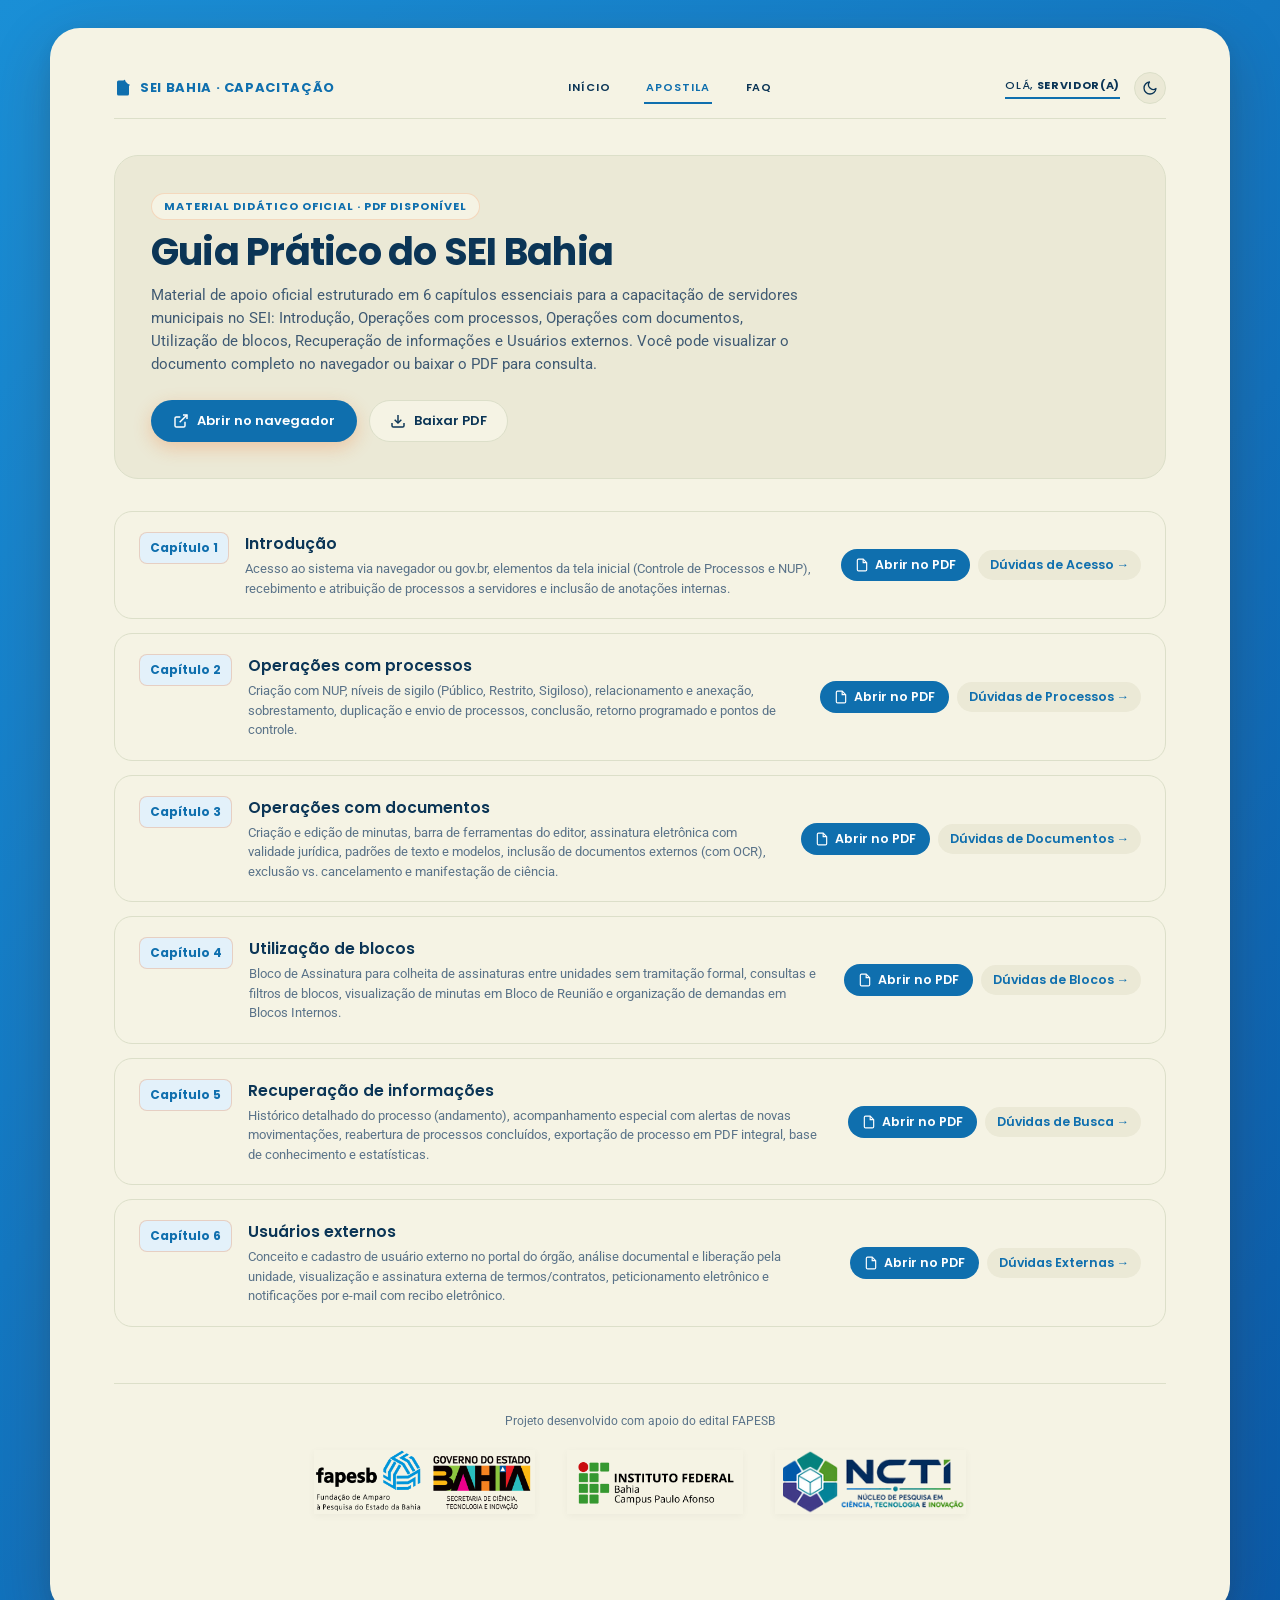
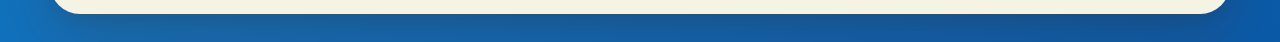
==== commit 0af9e4ef: "ajustes no footer" ====
--- a/apostila.html
+++ b/apostila.html
@@ -237,6 +237,48 @@
       color: #ffffff;
     }
 
+    .card-footer {
+      position: relative;
+      z-index: 5;
+      margin-top: clamp(36px, 5vw, 56px);
+      padding-top: clamp(20px, 3vw, 28px);
+      border-top: 1px solid var(--line);
+      display: flex;
+      flex-direction: column;
+      align-items: center;
+      text-align: center;
+    }
+
+    .footer-text {
+      margin: 0 0 20px;
+      font-family: 'Roboto', sans-serif;
+      font-size: 12px;
+      color: var(--text-muted);
+      line-height: 1.5;
+      text-align: center;
+    }
+
+    .footer-logos {
+      display: flex;
+      align-items: center;
+      justify-content: center;
+      gap: 32px;
+      flex-wrap: wrap;
+    }
+
+    .footer-logo {
+      align-items: center;
+      justify-content: center;
+      box-shadow: 0 2px 8px rgba(0, 0, 0, 0.04);
+    }
+
+    .footer-logo img {
+      height: 64px;
+      width: auto;
+      object-fit: contain;
+      display: block;
+    }
+
     @media (max-width: 760px) {
       .chapter-card {
         flex-direction: column;
@@ -245,6 +287,47 @@
       .chapter-actions {
         width: 100%;
         justify-content: flex-end;
+      }
+    }
+
+    @media (max-width: 640px) {
+      .card-footer {
+        margin-top: 32px;
+        padding-top: 18px;
+      }
+
+      .footer-text {
+        margin-bottom: 16px;
+        font-size: 11.5px;
+      }
+
+      .footer-logos {
+        display: grid;
+        grid-template-columns: repeat(2, minmax(0, 1fr));
+        gap: 12px;
+        width: 100%;
+        max-width: 360px;
+        margin: 0 auto;
+      }
+
+      .footer-logo {
+        padding: 8px 12px;
+        border-radius: 12px;
+        width: 100%;
+        box-sizing: border-box;
+      }
+
+      .footer-logo:last-child:nth-child(odd) {
+        grid-column: 1 / -1;
+        justify-self: center;
+        max-width: calc(50% - 6px);
+      }
+
+      .footer-logo img {
+        height: 36px;
+        max-width: 100%;
+        width: auto;
+        object-fit: contain;
       }
     }
   </style>
@@ -449,18 +532,32 @@
     </section>
   </main>
 
-  <!-- Folhagens Decorativas nos Cantos Inferiores do Cartão -->
-  <div class="foot-foliage" aria-hidden="true">
-    <svg class="foliage-left" viewBox="0 0 240 100">
-      <path d="M0 100 L0 52 C16 40 28 60 42 44 C52 18 72 4 84 32 C90 48 104 34 116 44 C132 58 150 36 168 52 C182 66 202 56 218 72 C228 82 234 94 240 100 Z"></path>
-      <path d="M12 100 C30 50 65 55 90 90 C60 88 40 92 12 100 Z" opacity="0.6"></path>
-    </svg>
-    <svg class="foliage-right" viewBox="0 0 240 100">
-      <path d="M0 100 L0 52 C16 40 28 60 42 44 C52 18 72 4 84 32 C90 48 104 34 116 44 C132 58 150 36 168 52 C182 66 202 56 218 72 C228 82 234 94 240 100 Z"></path>
-      <path d="M12 100 C30 50 65 55 90 90 C60 88 40 92 12 100 Z" opacity="0.6"></path>
-    </svg>
-  </div>
-</div>
+  <footer class="card-footer">
+    <p class="footer-text">Projeto desenvolvido com apoio do edital FAPESB</p>
+    <div class="footer-logos">
+      <div class="footer-logo">
+        <img
+          src="img/logos/fapesb_secti.png"
+          alt="Logo da FAPESB e Governo do Estado da Bahia - Secretaria de Ciência, Tecnologia e Inovação"
+          loading="lazy"
+        >
+      </div>
+      <div class="footer-logo">
+        <img
+          src="img/logos/ifba.png"
+          alt="Logo do Instituto Federal da Bahia - Campus Paulo Afonso"
+          loading="lazy"
+        >
+      </div>
+      <div class="footer-logo">
+        <img
+          src="img/logos/ncti.png"
+          alt="Logo do NCTI - Núcleo de Pesquisa em Ciência, Tecnologia e Inovação"
+          loading="lazy"
+        >
+      </div>
+    </div>
+  </footer>
 
 <script src="js/theme.js"></script>
 </body>
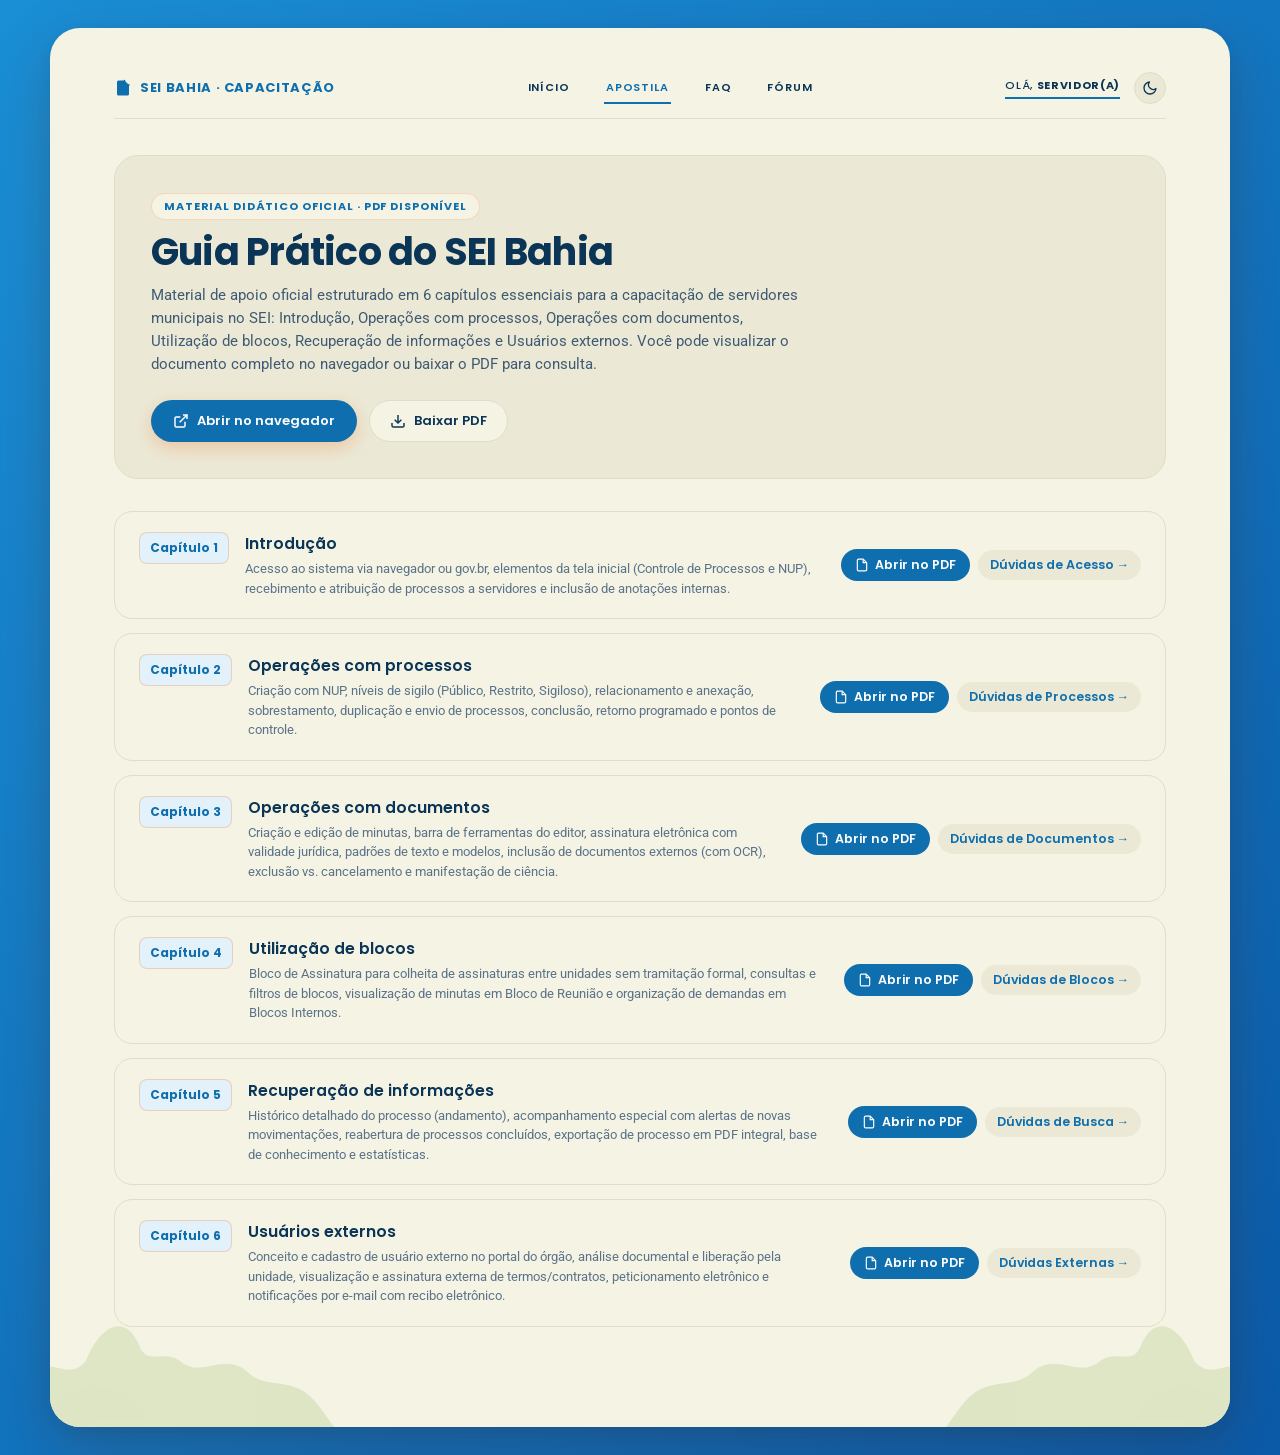
==== commit dec52580: "forum - simulação" ====
--- a/apostila.html
+++ b/apostila.html
@@ -237,48 +237,6 @@
       color: #ffffff;
     }
 
-    .card-footer {
-      position: relative;
-      z-index: 5;
-      margin-top: clamp(36px, 5vw, 56px);
-      padding-top: clamp(20px, 3vw, 28px);
-      border-top: 1px solid var(--line);
-      display: flex;
-      flex-direction: column;
-      align-items: center;
-      text-align: center;
-    }
-
-    .footer-text {
-      margin: 0 0 20px;
-      font-family: 'Roboto', sans-serif;
-      font-size: 12px;
-      color: var(--text-muted);
-      line-height: 1.5;
-      text-align: center;
-    }
-
-    .footer-logos {
-      display: flex;
-      align-items: center;
-      justify-content: center;
-      gap: 32px;
-      flex-wrap: wrap;
-    }
-
-    .footer-logo {
-      align-items: center;
-      justify-content: center;
-      box-shadow: 0 2px 8px rgba(0, 0, 0, 0.04);
-    }
-
-    .footer-logo img {
-      height: 64px;
-      width: auto;
-      object-fit: contain;
-      display: block;
-    }
-
     @media (max-width: 760px) {
       .chapter-card {
         flex-direction: column;
@@ -287,47 +245,6 @@
       .chapter-actions {
         width: 100%;
         justify-content: flex-end;
-      }
-    }
-
-    @media (max-width: 640px) {
-      .card-footer {
-        margin-top: 32px;
-        padding-top: 18px;
-      }
-
-      .footer-text {
-        margin-bottom: 16px;
-        font-size: 11.5px;
-      }
-
-      .footer-logos {
-        display: grid;
-        grid-template-columns: repeat(2, minmax(0, 1fr));
-        gap: 12px;
-        width: 100%;
-        max-width: 360px;
-        margin: 0 auto;
-      }
-
-      .footer-logo {
-        padding: 8px 12px;
-        border-radius: 12px;
-        width: 100%;
-        box-sizing: border-box;
-      }
-
-      .footer-logo:last-child:nth-child(odd) {
-        grid-column: 1 / -1;
-        justify-self: center;
-        max-width: calc(50% - 6px);
-      }
-
-      .footer-logo img {
-        height: 36px;
-        max-width: 100%;
-        width: auto;
-        object-fit: contain;
       }
     }
   </style>
@@ -352,6 +269,7 @@
       <a href="index.html">INÍCIO</a>
       <a href="apostila.html" aria-current="page">APOSTILA</a>
       <a href="faq.html">FAQ</a>
+      <a href="forum.html">FÓRUM</a>
     </nav>
 
     <div class="header-actions">
@@ -532,32 +450,18 @@
     </section>
   </main>
 
-  <footer class="card-footer">
-    <p class="footer-text">Projeto desenvolvido com apoio do edital FAPESB</p>
-    <div class="footer-logos">
-      <div class="footer-logo">
-        <img
-          src="img/logos/fapesb_secti.png"
-          alt="Logo da FAPESB e Governo do Estado da Bahia - Secretaria de Ciência, Tecnologia e Inovação"
-          loading="lazy"
-        >
-      </div>
-      <div class="footer-logo">
-        <img
-          src="img/logos/ifba.png"
-          alt="Logo do Instituto Federal da Bahia - Campus Paulo Afonso"
-          loading="lazy"
-        >
-      </div>
-      <div class="footer-logo">
-        <img
-          src="img/logos/ncti.png"
-          alt="Logo do NCTI - Núcleo de Pesquisa em Ciência, Tecnologia e Inovação"
-          loading="lazy"
-        >
-      </div>
-    </div>
-  </footer>
+  <!-- Folhagens Decorativas nos Cantos Inferiores do Cartão -->
+  <div class="foot-foliage" aria-hidden="true">
+    <svg class="foliage-left" viewBox="0 0 240 100">
+      <path d="M0 100 L0 52 C16 40 28 60 42 44 C52 18 72 4 84 32 C90 48 104 34 116 44 C132 58 150 36 168 52 C182 66 202 56 218 72 C228 82 234 94 240 100 Z"></path>
+      <path d="M12 100 C30 50 65 55 90 90 C60 88 40 92 12 100 Z" opacity="0.6"></path>
+    </svg>
+    <svg class="foliage-right" viewBox="0 0 240 100">
+      <path d="M0 100 L0 52 C16 40 28 60 42 44 C52 18 72 4 84 32 C90 48 104 34 116 44 C132 58 150 36 168 52 C182 66 202 56 218 72 C228 82 234 94 240 100 Z"></path>
+      <path d="M12 100 C30 50 65 55 90 90 C60 88 40 92 12 100 Z" opacity="0.6"></path>
+    </svg>
+  </div>
+</div>
 
 <script src="js/theme.js"></script>
 </body>
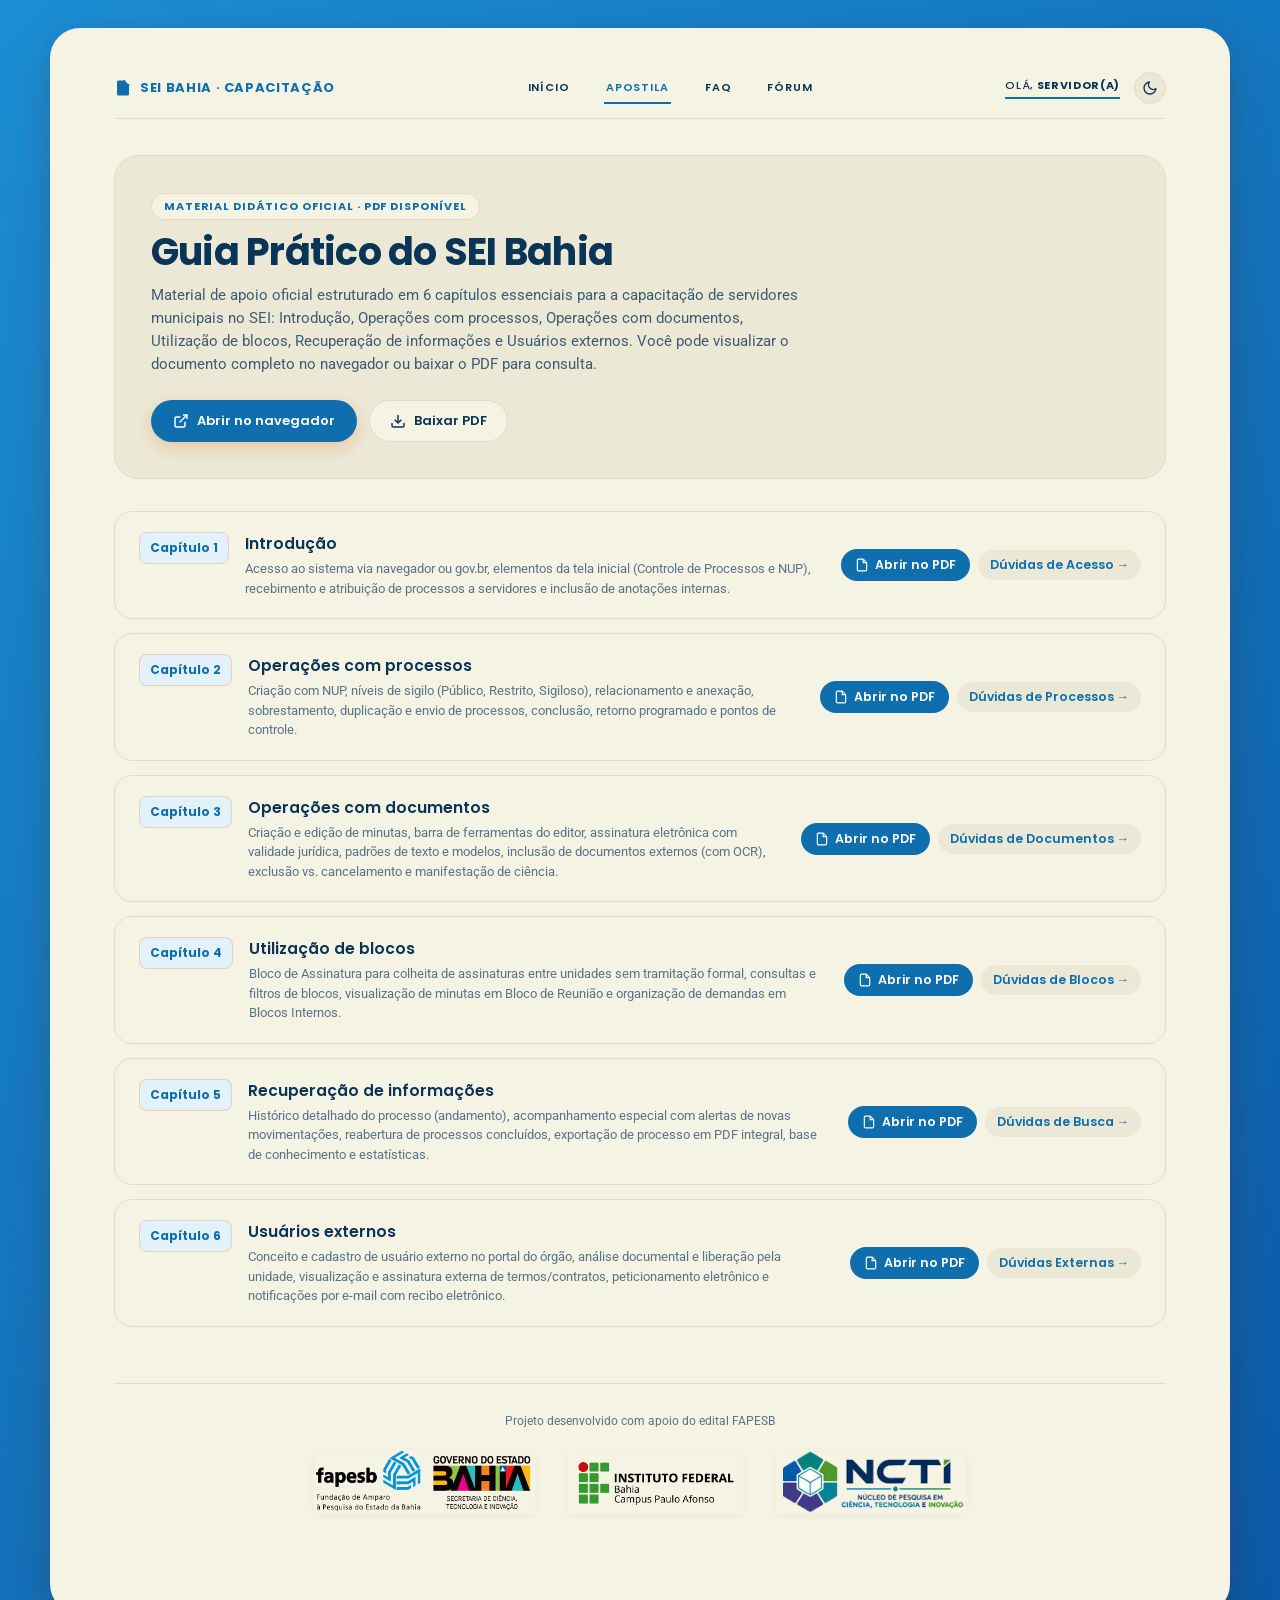
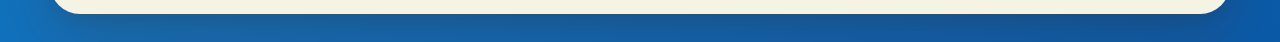
==== commit c5658f23: "Merge branch 'main' of https://github.com/lrssz/FAQ-SEI-BAHIA" ====
--- a/apostila.html
+++ b/apostila.html
@@ -237,6 +237,48 @@
       color: #ffffff;
     }
 
+    .card-footer {
+      position: relative;
+      z-index: 5;
+      margin-top: clamp(36px, 5vw, 56px);
+      padding-top: clamp(20px, 3vw, 28px);
+      border-top: 1px solid var(--line);
+      display: flex;
+      flex-direction: column;
+      align-items: center;
+      text-align: center;
+    }
+
+    .footer-text {
+      margin: 0 0 20px;
+      font-family: 'Roboto', sans-serif;
+      font-size: 12px;
+      color: var(--text-muted);
+      line-height: 1.5;
+      text-align: center;
+    }
+
+    .footer-logos {
+      display: flex;
+      align-items: center;
+      justify-content: center;
+      gap: 32px;
+      flex-wrap: wrap;
+    }
+
+    .footer-logo {
+      align-items: center;
+      justify-content: center;
+      box-shadow: 0 2px 8px rgba(0, 0, 0, 0.04);
+    }
+
+    .footer-logo img {
+      height: 64px;
+      width: auto;
+      object-fit: contain;
+      display: block;
+    }
+
     @media (max-width: 760px) {
       .chapter-card {
         flex-direction: column;
@@ -245,6 +287,47 @@
       .chapter-actions {
         width: 100%;
         justify-content: flex-end;
+      }
+    }
+
+    @media (max-width: 640px) {
+      .card-footer {
+        margin-top: 32px;
+        padding-top: 18px;
+      }
+
+      .footer-text {
+        margin-bottom: 16px;
+        font-size: 11.5px;
+      }
+
+      .footer-logos {
+        display: grid;
+        grid-template-columns: repeat(2, minmax(0, 1fr));
+        gap: 12px;
+        width: 100%;
+        max-width: 360px;
+        margin: 0 auto;
+      }
+
+      .footer-logo {
+        padding: 8px 12px;
+        border-radius: 12px;
+        width: 100%;
+        box-sizing: border-box;
+      }
+
+      .footer-logo:last-child:nth-child(odd) {
+        grid-column: 1 / -1;
+        justify-self: center;
+        max-width: calc(50% - 6px);
+      }
+
+      .footer-logo img {
+        height: 36px;
+        max-width: 100%;
+        width: auto;
+        object-fit: contain;
       }
     }
   </style>
@@ -450,18 +533,32 @@
     </section>
   </main>
 
-  <!-- Folhagens Decorativas nos Cantos Inferiores do Cartão -->
-  <div class="foot-foliage" aria-hidden="true">
-    <svg class="foliage-left" viewBox="0 0 240 100">
-      <path d="M0 100 L0 52 C16 40 28 60 42 44 C52 18 72 4 84 32 C90 48 104 34 116 44 C132 58 150 36 168 52 C182 66 202 56 218 72 C228 82 234 94 240 100 Z"></path>
-      <path d="M12 100 C30 50 65 55 90 90 C60 88 40 92 12 100 Z" opacity="0.6"></path>
-    </svg>
-    <svg class="foliage-right" viewBox="0 0 240 100">
-      <path d="M0 100 L0 52 C16 40 28 60 42 44 C52 18 72 4 84 32 C90 48 104 34 116 44 C132 58 150 36 168 52 C182 66 202 56 218 72 C228 82 234 94 240 100 Z"></path>
-      <path d="M12 100 C30 50 65 55 90 90 C60 88 40 92 12 100 Z" opacity="0.6"></path>
-    </svg>
-  </div>
-</div>
+  <footer class="card-footer">
+    <p class="footer-text">Projeto desenvolvido com apoio do edital FAPESB</p>
+    <div class="footer-logos">
+      <div class="footer-logo">
+        <img
+          src="img/logos/fapesb_secti.png"
+          alt="Logo da FAPESB e Governo do Estado da Bahia - Secretaria de Ciência, Tecnologia e Inovação"
+          loading="lazy"
+        >
+      </div>
+      <div class="footer-logo">
+        <img
+          src="img/logos/ifba.png"
+          alt="Logo do Instituto Federal da Bahia - Campus Paulo Afonso"
+          loading="lazy"
+        >
+      </div>
+      <div class="footer-logo">
+        <img
+          src="img/logos/ncti.png"
+          alt="Logo do NCTI - Núcleo de Pesquisa em Ciência, Tecnologia e Inovação"
+          loading="lazy"
+        >
+      </div>
+    </div>
+  </footer>
 
 <script src="js/theme.js"></script>
 </body>
